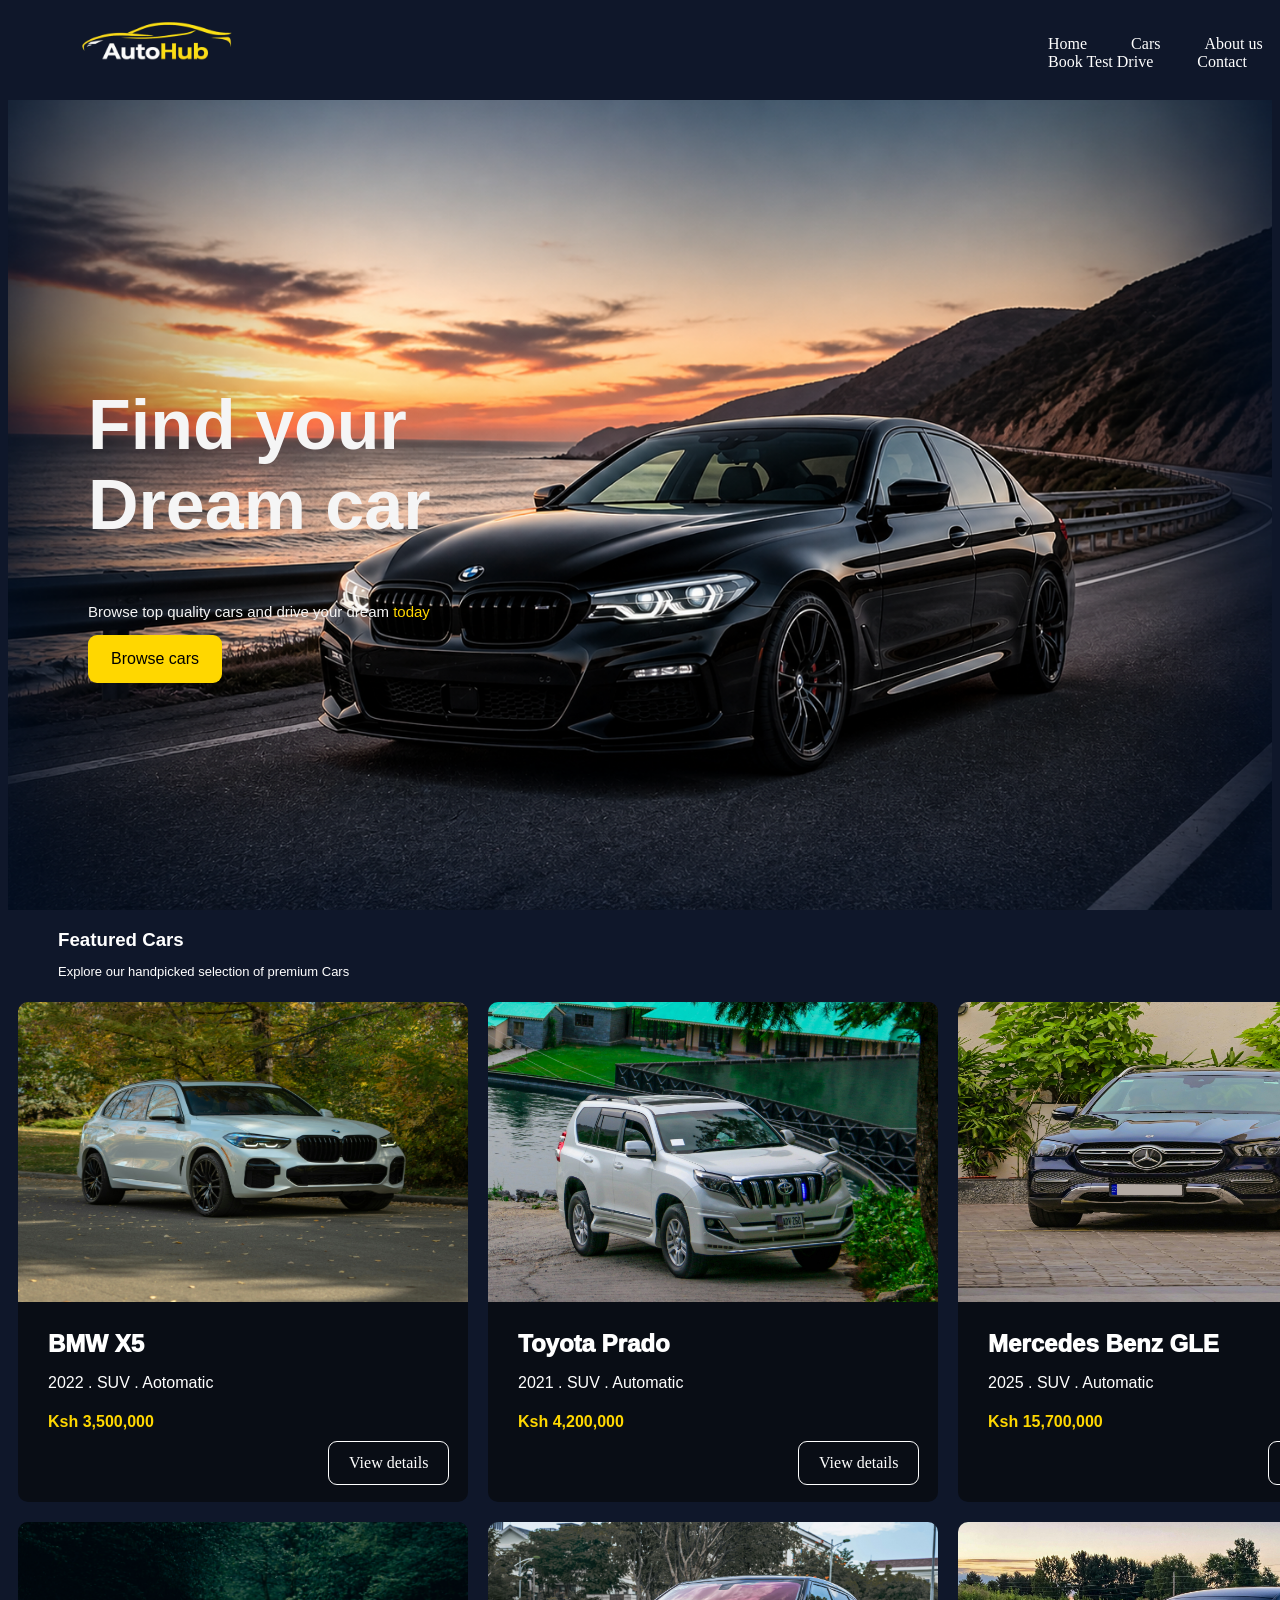
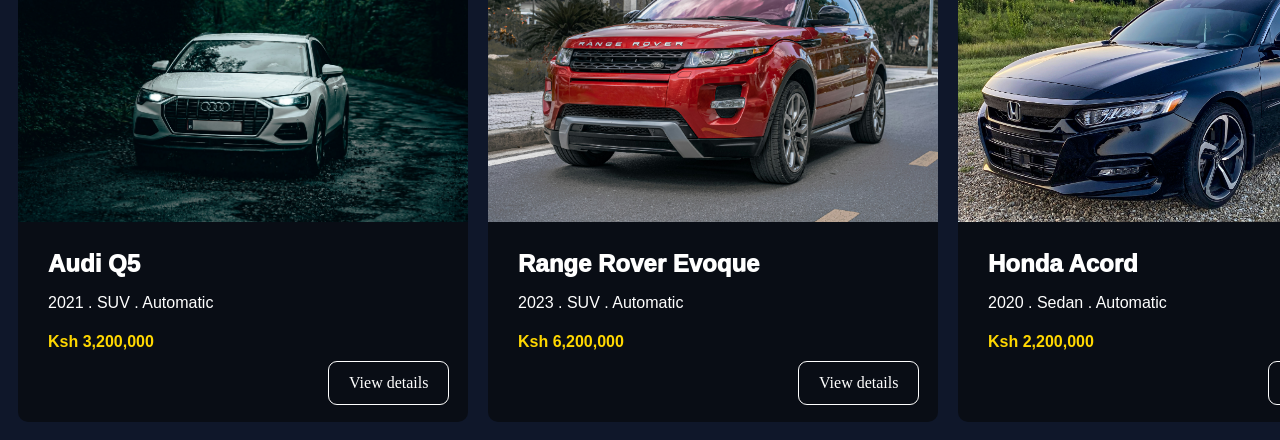
==== index.html @ 23ce3773 "Refactor button styles in index.html and styles.css for improved design and usability" ====
<!DOCTYPE html>
<html lang="en">
<head>
    <meta charset="UTF-8">
    <meta name="viewport" content="width=device-width, initial-scale=1.0">
    <title>AUTOHUB MOTORS</title>
    <link rel="stylesheet" href="styles.css">
</head>
<body>
    <section>
        <header class="header">
            <h1>
                <img class="logo" src="images/logo.png" alt="images/logo.png">
            </h1>

            <nav>
              <a href="#home">Home</a>
              <a href="#cars">Cars</a>
              <a href="#Aboutus">About us</a>
              <a href="#Book">Book Test Drive</a>
              <a href="#contact">Contact</a>

            </nav>
        </header>
       
    </section>

     <section class="frontpage">
           <div class="text1">
              <h1>
                Find your Dream car
               </h1>
               <p>
                Browse top quality cars and drive your dream <stan style="color: gold;">today</stan>
               </p>
            </div>
            <div class="button1">
                  <a href="#cars">Browse cars</a>

            </div>
        </section>

        <section id="cars">
            <section class="carstext">
              <h1>
                Featured Cars
              </h1>
              <p>
                Explore our handpicked selection of premium Cars
              </p>
            </section>
            <section class="carpics">
              <div>
                  <img src="images/car1.jpg" alt="images/car1.jpg">
                    <h3>
                        BMW X5
                    </h3>
                       <p>
                        2022 . SUV . Aotomatic
                       </p>
                          <h4>
                             Ksh 3,500,000
                           </h4>
                                <a href="details.html">View details</a>
               </div>
               <div>
               <img src="images/car2.jpg" alt="images/car2.jpg">
                  <h3>
                    Toyota Prado
                  </h3>
                      <p>
                        2021 . SUV . Automatic
                      </p>
                         <h4>
                           Ksh 4,200,000
                         </h4>
                                <a href="details.html">View details</a>
               </div>
               <div>
                 <img src="images/car3.jpg" alt="images/car3.jpg"> 
                   <h3>
                     Mercedes Benz GLE
                   </h3>
                      <p>
                        2025 . SUV . Automatic
                      </p>
                         <h4>
                           Ksh 15,700,000
                         </h4>
                                <a href="details.html">View details</a>
               </div>
               <div>
                <img src="images/car4.jpg" alt="images/car4.jpg">
                  <h3>
                    Audi Q5
                  </h3>
                     <p>
                       2021 . SUV . Automatic
                     </p>
                         <h4>
                            Ksh 3,200,000
                         </h4>
                                <a href="details.html">View details</a>
               </div>
               <div>
                <img src="images/car5.jpg" alt="images/car5.jpg">
                  <h3>
                     Range Rover Evoque
                  </h3>
                       <p> 
                        2023 . SUV . Automatic
                       </p>
                          <h4>
                            Ksh 6,200,000
                          </h4>
                                <a href="details.html">View details</a>
               </div>
               <div>
                   <img src="images/car6.jpg" alt="images/car6.jpg">
                     <h3>
                       Honda Acord
                     </h3>
                         <p>
                          2020 . Sedan . Automatic
                         </p>
                            <h4>
                               Ksh 2,200,000
                            </h4>
                                <a href="details.html">View details</a>
               </div>
            </section>

        </section>
</body>
</html>
---- styles.css ----
.header {
  display: flex;
  height: 90px;
  align-items: center;
  border-radius: 9px;
}

.header img {
  height: 200px;
}
.header nav{
  margin-left: 700px;
}

.header nav a{
  margin-left: 40px;
  text-decoration: none;
  color: white;
  position: relative;
}

nav a::after {
  content: "";
  position: absolute;
  left: 0;
  bottom: -3px;
  width: 0;
  height: 2px;
  background: gold;
  transition: width 0.3s ease;
}

nav a:hover::after {
  width: 100%;
}

body {
  background-color: #0f172a;
}

.frontpage {
  background-image: url(images/carbackgound.png);
  background-size: cover;
  background-position: center;
  background-repeat: no-repeat;
  height: 90vh;
  margin-top: 2px;
  align-content: center;
}
.text1 {
  width: 350px;
  color: whitesmoke;
  margin-left: 80px;
}
.text1 h1 {
  font-size: 70px;
  font-family:
    "Trebuchet MS", "Lucida Sans Unicode", "Lucida Grande", "Lucida Sans",
    Arial, sans-serif;
}

.text1 p {
  font-size: 15px;
  font-family: Verdana, Geneva, Tahoma, sans-serif;
  font-weight: 500;
}

.button1 a {
  text-decoration: none;
  color: black;
  display: inline-block;
  padding: 15px 23px;
  background-color: gold;
  color: black;
  text-decoration: none; 
  border-radius: 9px;
  margin-left: 80px;
  font-family: 'Franklin Gothic Medium', 'Arial Narrow', Arial, sans-serif;
}

.carstext {
  color: white;
  font-family: Verdana, Geneva, Tahoma, sans-serif;
  margin-left: 50px;
}


.carstext h1 {
  margin-bottom: 3px;
}


.carstext p {
  font-weight: 50;
  font-family: Verdana, Geneva, Tahoma, sans-serif;
  font-size: small;
}

.carpics {
  display: flex;
  display: grid;
  grid-template-columns: repeat(3, 1fr);
  justify-items: center;
}

.carpics div {
  width: 450px;
  height: 500px;
  margin: 10px;
  border-radius: 10px;
  background-color: #090d15;
}
 .carpics div img {
  width:450px ;
  height: 300px;
  border-top-left-radius: 10px;
  border-top-right-radius: 10px;
 }
 .carpics div:hover{
   transition: 0.5s;
    animation: ease-out;
    transform: scale(1.04);
 }

 .carpics div h3{
  color: white;
  font-family: Verdana, Geneva, Tahoma, sans-serif;
  margin-left: 30px;
  font-weight: 1000;
  font-size: x-large;
  margin-bottom: 8px;
 }

 .carpics div p{
  color: white;
  font-family: Verdana, Geneva, Tahoma, sans-serif;
  margin-left: 30px;
 }

.carpics div h4{
  color: gold;
  margin-left: 30px;
  font-family: 'Franklin Gothic Medium', 'Arial Narrow', Arial, sans-serif;
  margin-bottom: 10px;
}

.carpics div a{
  display: inline-block;
  padding: 12px 20px;
  background-color: #090d15;
  color: white;
  text-decoration: none; 
  border-radius: 9px;
  border: 0.5px solid white;
  margin-left: 310px;
}



 html {
  scroll-behavior: smooth;
}
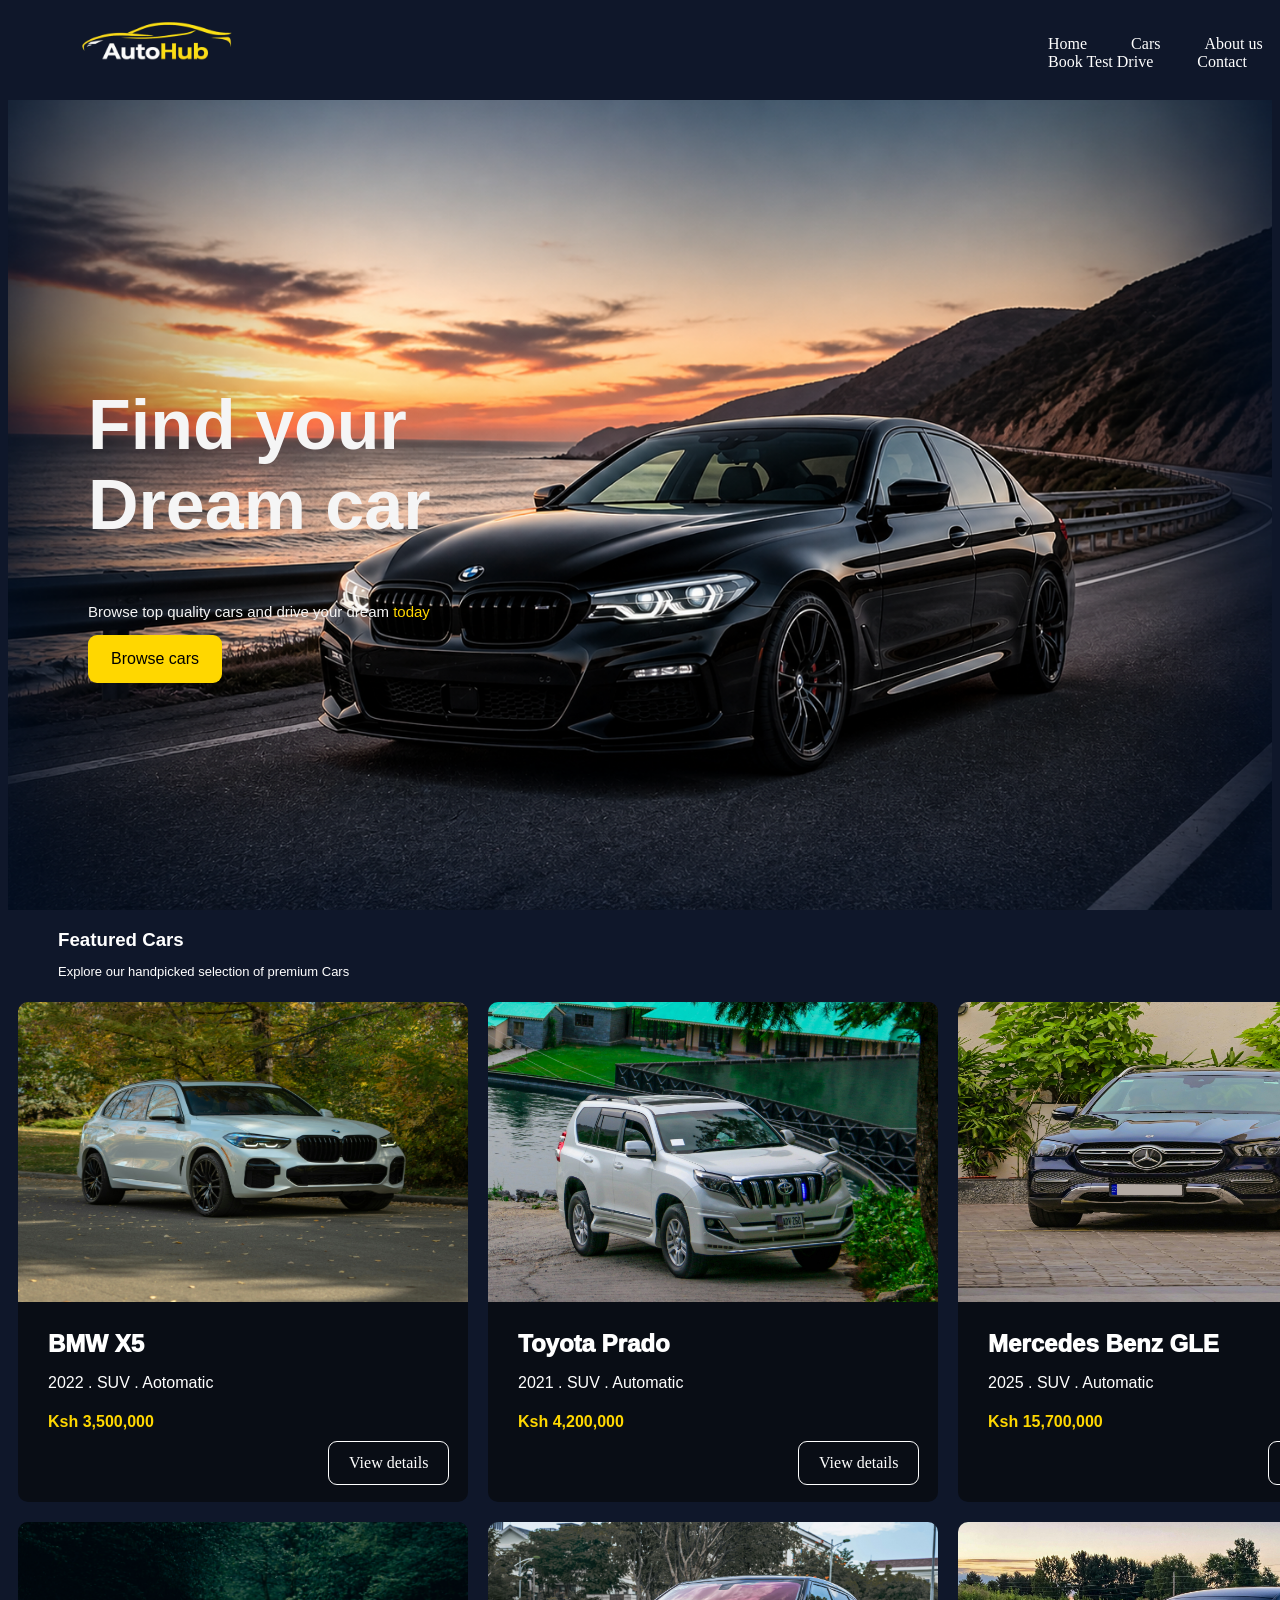
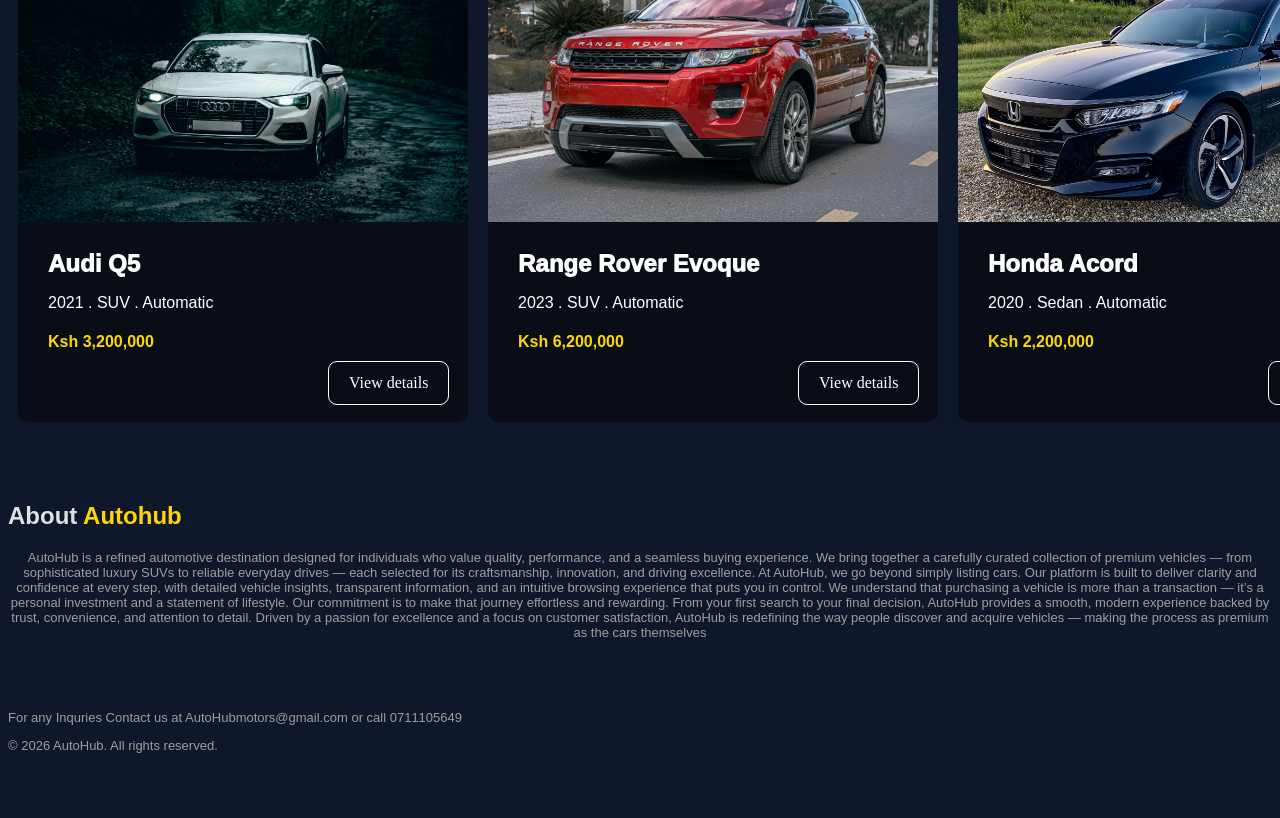
==== commit da941b7c: "Update navigation links and add About section with footer in index.html; enhance styling for about a" ====
--- a/index.html
+++ b/index.html
@@ -4,7 +4,7 @@
     <meta charset="UTF-8">
     <meta name="viewport" content="width=device-width, initial-scale=1.0">
     <title>AUTOHUB MOTORS</title>
-    <link rel="stylesheet" href="styles.css">
+    <link rel="stylesheet" href="css /indexstyles.css">
 </head>
 <body>
     <section>
@@ -16,9 +16,9 @@
             <nav>
               <a href="#home">Home</a>
               <a href="#cars">Cars</a>
-              <a href="#Aboutus">About us</a>
-              <a href="#Book">Book Test Drive</a>
-              <a href="#contact">Contact</a>
+              <a href="#about">About us</a>
+              <a href="booking.html">Book Test Drive</a>
+              <a href="#footer">Contact</a>
 
             </nav>
         </header>
@@ -61,7 +61,7 @@
                           <h4>
                              Ksh 3,500,000
                            </h4>
-                                <a href="details.html">View details</a>
+                                <a href="details.html" onclick="selectCar(1)">View details</a>
                </div>
                <div>
                <img src="images/car2.jpg" alt="images/car2.jpg">
@@ -74,7 +74,7 @@
                          <h4>
                            Ksh 4,200,000
                          </h4>
-                                <a href="details.html">View details</a>
+                                <a href="details.html" onclick="selectCar(2)">View details</a>
                </div>
                <div>
                  <img src="images/car3.jpg" alt="images/car3.jpg"> 
@@ -87,7 +87,7 @@
                          <h4>
                            Ksh 15,700,000
                          </h4>
-                                <a href="details.html">View details</a>
+                                <a href="details.html" onclick="selectCar(3)">View details</a>
                </div>
                <div>
                 <img src="images/car4.jpg" alt="images/car4.jpg">
@@ -100,7 +100,7 @@
                          <h4>
                             Ksh 3,200,000
                          </h4>
-                                <a href="details.html">View details</a>
+                                <a href="details.html" onclick="selectCar(4)">View details</a>
                </div>
                <div>
                 <img src="images/car5.jpg" alt="images/car5.jpg">
@@ -113,7 +113,7 @@
                           <h4>
                             Ksh 6,200,000
                           </h4>
-                                <a href="details.html">View details</a>
+                                <a href="details.html"onclick="selectCar(5)" >View details</a>
                </div>
                <div>
                    <img src="images/car6.jpg" alt="images/car6.jpg">
@@ -126,10 +126,32 @@
                             <h4>
                                Ksh 2,200,000
                             </h4>
-                                <a href="details.html">View details</a>
+                                <a href="details.html" onclick="selectCar(6)">View details</a>
                </div>
             </section>
 
         </section>
+        <section id="about">
+           <h2>
+            About <stan style="color: gold;">Autohub</stan>
+           </h2>
+                    <p>
+                         AutoHub is a refined automotive destination designed for individuals who value quality, performance, and a seamless buying experience. We bring together a carefully curated collection of premium vehicles — from sophisticated luxury SUVs to reliable everyday drives — each selected for its craftsmanship, innovation, and driving excellence.
+                         At AutoHub, we go beyond simply listing cars. Our platform is built to deliver clarity and confidence at every step, with detailed vehicle insights, transparent information, and an intuitive browsing experience that puts you in control. We understand that purchasing a vehicle is more than a transaction — it’s a personal investment and a statement of lifestyle.
+                         Our commitment is to make that journey effortless and rewarding. From your first search to your final decision, AutoHub provides a smooth, modern experience backed by trust, convenience, and attention to detail.
+                        Driven by a passion for excellence and a focus on customer satisfaction, AutoHub is redefining the way people discover and acquire vehicles — making the process as premium as the cars themselves
+                     </p>
+    </section>
+
+        <footer id="footer">
+          <p>
+            For any Inquries Contact us at AutoHubmotors@gmail.com or call 0711105649
+          </p>
+          <p>
+            © 2026 AutoHub. All rights reserved.
+          </p>
+
+        </footer>
+        <script src="javascript/script.js" defer></script>
 </body>
 </html>
--- a/css /indexstyles.css
+++ b/css /indexstyles.css
@@ -0,0 +1,193 @@
+.header {
+  display: flex;
+  height: 90px;
+  align-items: center;
+  border-radius: 9px;
+}
+
+.header img {
+  height: 200px;
+}
+.header nav{
+  margin-left: 700px;
+}
+
+.header nav a{
+  margin-left: 40px;
+  text-decoration: none;
+  color: white;
+  position: relative;
+}
+
+nav a::after {
+  content: "";
+  position: absolute;
+  left: 0;
+  bottom: -3px;
+  width: 0;
+  height: 2px;
+  background: gold;
+  transition: width 0.3s ease;
+}
+
+nav a:hover::after {
+  width: 100%;
+}
+
+body {
+  background-color: #0f172a;
+}
+
+.frontpage {
+  background-image: url(../images/carbackgound.png);
+  background-size: cover;
+  background-position: center;
+  background-repeat: no-repeat;
+  height: 90vh;
+  margin-top: 2px;
+  align-content: center;
+}
+.text1 {
+  width: 350px;
+  color: whitesmoke;
+  margin-left: 80px;
+}
+.text1 h1 {
+  font-size: 70px;
+  font-family:
+    "Trebuchet MS", "Lucida Sans Unicode", "Lucida Grande", "Lucida Sans",
+    Arial, sans-serif;
+}
+
+.text1 p {
+  font-size: 15px;
+  font-family: Verdana, Geneva, Tahoma, sans-serif;
+  font-weight: 500;
+}
+
+.button1 a {
+  text-decoration: none;
+  color: black;
+  display: inline-block;
+  padding: 15px 23px;
+  background-color: gold;
+  color: black;
+  text-decoration: none; 
+  border-radius: 9px;
+  margin-left: 80px;
+  font-family: 'Franklin Gothic Medium', 'Arial Narrow', Arial, sans-serif;
+}
+
+.carstext {
+  color: white;
+  font-family: Verdana, Geneva, Tahoma, sans-serif;
+  margin-left: 50px;
+}
+
+
+.carstext h1 {
+  margin-bottom: 3px;
+}
+
+
+.carstext p {
+  font-weight: 50;
+  font-family: Verdana, Geneva, Tahoma, sans-serif;
+  font-size: small;
+}
+
+.carpics {
+  display: flex;
+  display: grid;
+  grid-template-columns: repeat(3, 1fr);
+  justify-items: center;
+}
+
+.carpics div {
+  width: 450px;
+  height: 500px;
+  margin: 10px;
+  border-radius: 10px;
+  background-color: #090d15;
+}
+ .carpics div img {
+  width:450px ;
+  height: 300px;
+  border-top-left-radius: 10px;
+  border-top-right-radius: 10px;
+ }
+ .carpics div:hover{
+   transition: 0.5s;
+    animation: ease-out;
+    transform: scale(1.04);
+ }
+
+ .carpics div h3{
+  color: white;
+  font-family: Verdana, Geneva, Tahoma, sans-serif;
+  margin-left: 30px;
+  font-weight: 1000;
+  font-size: x-large;
+  margin-bottom: 8px;
+ }
+
+ .carpics div p{
+  color: white;
+  font-family: Verdana, Geneva, Tahoma, sans-serif;
+  margin-left: 30px;
+ }
+
+.carpics div h4{
+  color: gold;
+  margin-left: 30px;
+  font-family: 'Franklin Gothic Medium', 'Arial Narrow', Arial, sans-serif;
+  margin-bottom: 10px;
+}
+
+.carpics div a{
+  display: inline-block;
+  padding: 12px 20px;
+  background-color: #090d15;
+  color: white;
+  text-decoration: none; 
+  border-radius: 9px;
+  border: 0.5px solid white;
+  margin-left: 310px;
+}
+
+
+ html {
+  scroll-behavior: smooth;
+}
+
+#about{
+  margin-top: 70px;
+}
+
+#about h2{
+    justify-self: center;
+    color: #e0e0e0;
+    font-family: Verdana, Geneva, Tahoma, sans-serif;
+}
+
+#about p{
+  display: flex;
+  color: rgb(158, 158, 158);
+  text-align: center;
+  font-family: Verdana, Geneva, Tahoma, sans-serif;
+  font-size: small;
+}
+
+#footer {
+  background-color: #0f172a;
+  color: rgb(158, 158, 158);
+  height: 100px;  
+  margin-top: 70px;
+}
+
+#footer p {
+  align-self: center;
+  justify-self: center;
+  font-family: Verdana, Geneva, Tahoma, sans-serif;
+  font-size: small;
+}
